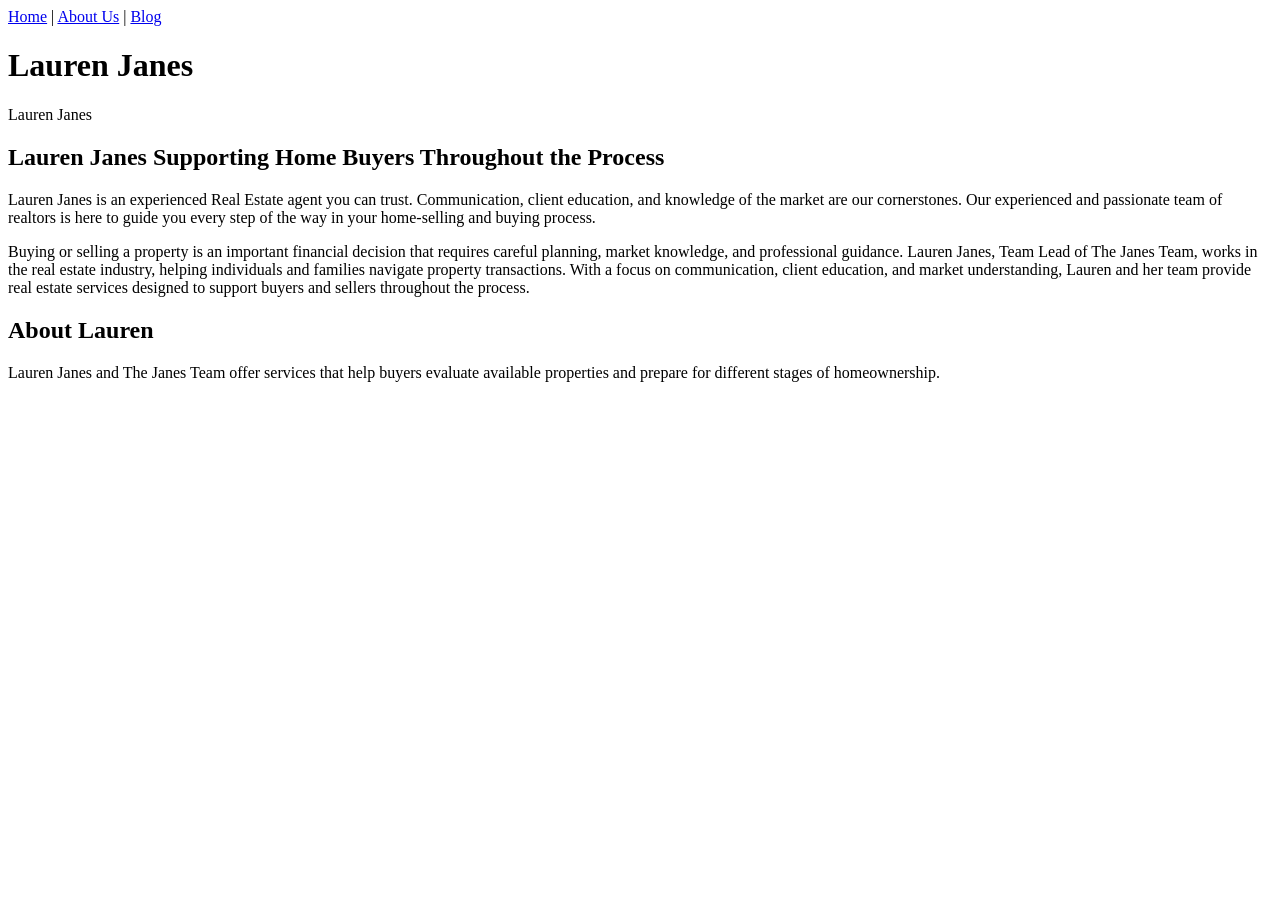
==== index.html @ e771e190 "Create index.html for Lauren Janes' website Initial HTML structure for Lauren Janes' website with na" ====
<!DOCTYPE html>
<html>
<head>
  <title>Lauren Janes</title>
</head>
<body>

  <a href="index.html">Home</a> |
  <a href="about.html">About Us</a> |
  <a href="blog.html">Blog</a>

  <h1>Lauren Janes</h1>
  <p>Lauren Janes</p>

  <h2>Lauren Janes Supporting Home Buyers Throughout the Process</h2>
  <p>Lauren Janes is an experienced Real Estate agent you can trust. Communication, client education, and knowledge of the market are our cornerstones. Our experienced and passionate team of realtors is here to guide you every step of the way in your home-selling and buying process.</p>
  <p>Buying or selling a property is an important financial decision that requires careful planning, market knowledge, and professional guidance. Lauren Janes, Team Lead of The Janes Team, works in the real estate industry, helping individuals and families navigate property transactions. With a focus on communication, client education, and market understanding, Lauren and her team provide real estate services designed to support buyers and sellers throughout the process.</p>

  <h2>About Lauren</h2>
  <p>Lauren Janes and The Janes Team offer services that help buyers evaluate available properties and prepare for different stages of homeownership.</p>

</body>
</html>
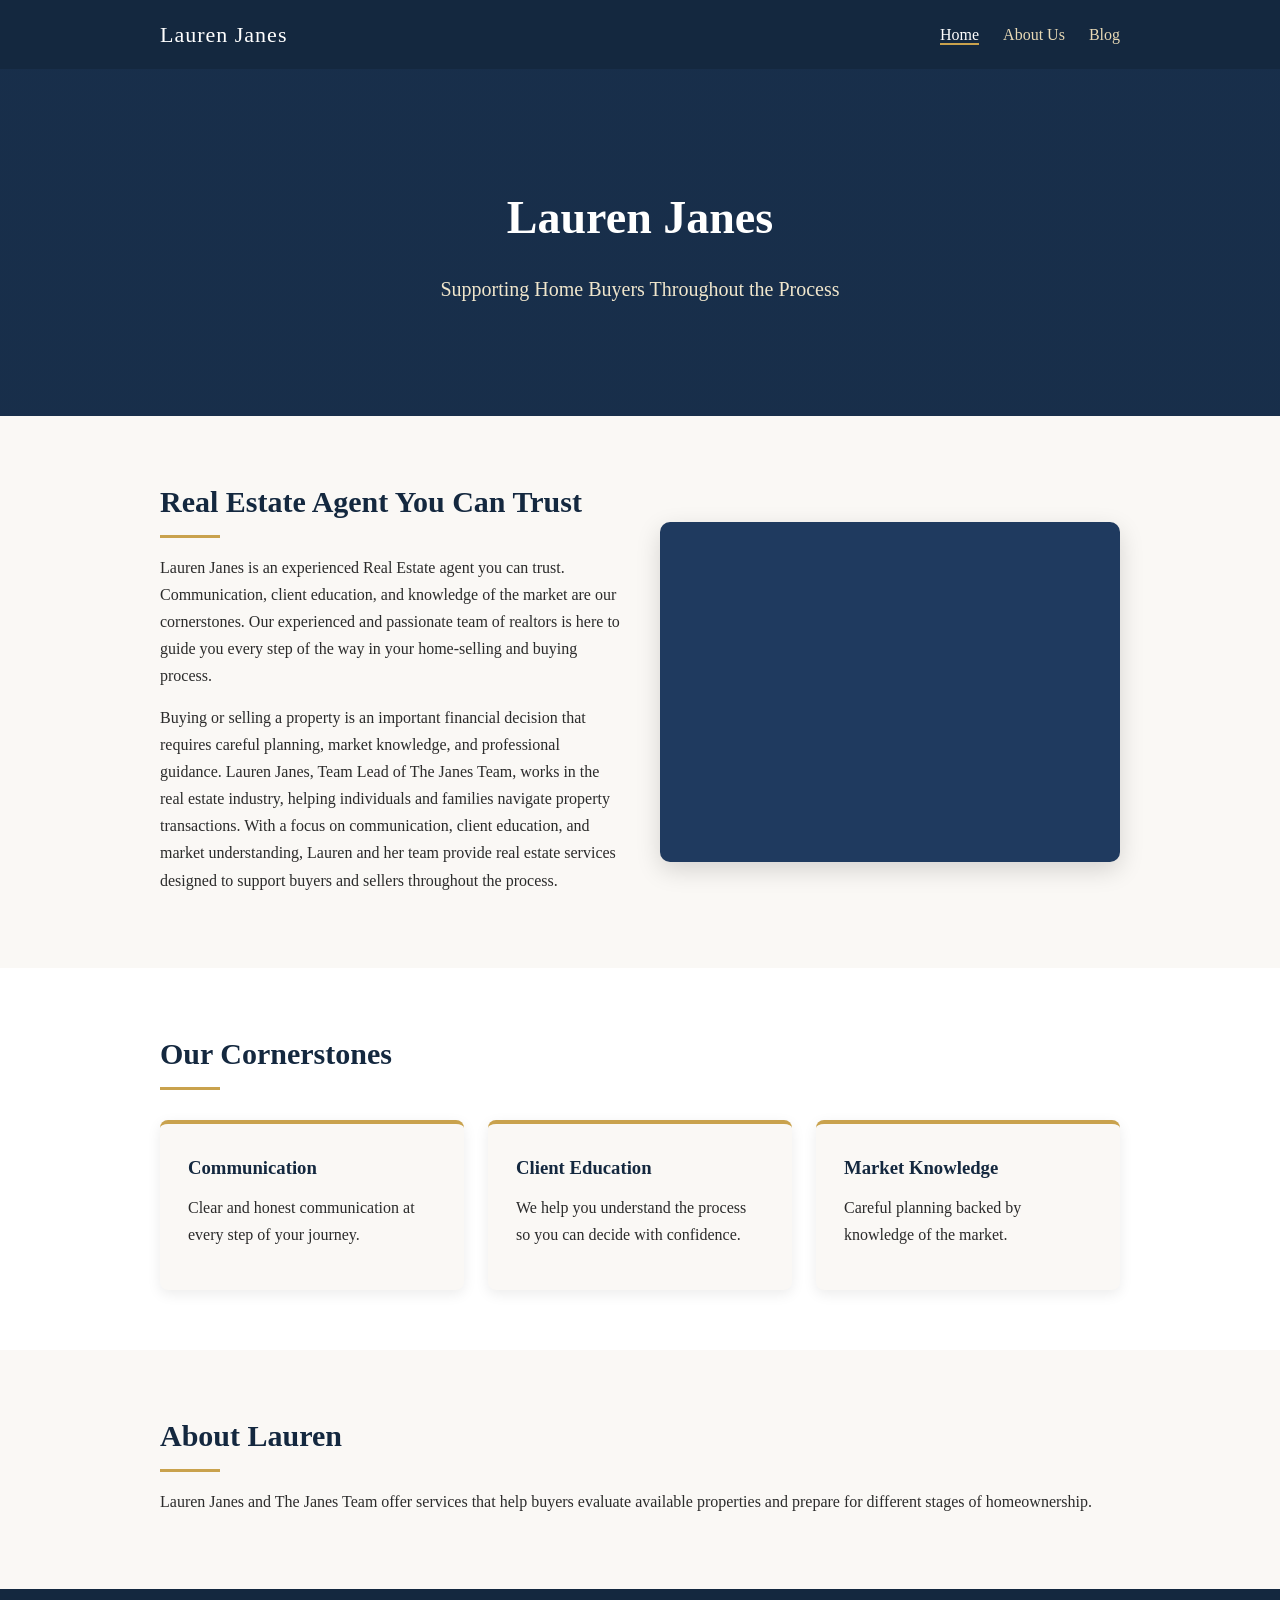
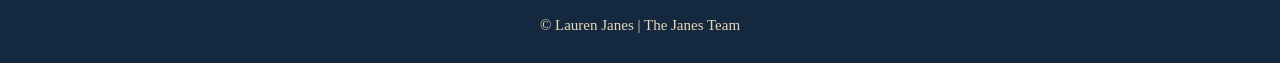
==== commit e38deb7e: "Update index.html" ====
--- a/index.html
+++ b/index.html
@@ -1,23 +1,66 @@
 <!DOCTYPE html>
-<html>
+<html lang="en">
 <head>
+  <meta charset="UTF-8">
+  <meta name="viewport" content="width=device-width, initial-scale=1">
   <title>Lauren Janes</title>
+  <link rel="stylesheet" href="style.css">
 </head>
 <body>
 
-  <a href="index.html">Home</a> |
-  <a href="about.html">About Us</a> |
-  <a href="blog.html">Blog</a>
+  <header>
+    <nav>
+      <div class="logo">Lauren Janes</div>
+      <ul>
+        <li><a href="index.html" class="active">Home</a></li>
+        <li><a href="about.html">About Us</a></li>
+        <li><a href="blog.html">Blog</a></li>
+      </ul>
+    </nav>
+  </header>
 
-  <h1>Lauren Janes</h1>
-  <p>Lauren Janes</p>
+  <section class="hero">
+    <h1>Lauren Janes</h1>
+    <p>Supporting Home Buyers Throughout the Process</p>
+  </section>
 
-  <h2>Lauren Janes Supporting Home Buyers Throughout the Process</h2>
-  <p>Lauren Janes is an experienced Real Estate agent you can trust. Communication, client education, and knowledge of the market are our cornerstones. Our experienced and passionate team of realtors is here to guide you every step of the way in your home-selling and buying process.</p>
-  <p>Buying or selling a property is an important financial decision that requires careful planning, market knowledge, and professional guidance. Lauren Janes, Team Lead of The Janes Team, works in the real estate industry, helping individuals and families navigate property transactions. With a focus on communication, client education, and market understanding, Lauren and her team provide real estate services designed to support buyers and sellers throughout the process.</p>
+  <section class="container">
+    <div class="two-col">
+      <div>
+        <h2>Real Estate Agent You Can Trust</h2>
+        <p>Lauren Janes is an experienced Real Estate agent you can trust. Communication, client education, and knowledge of the market are our cornerstones. Our experienced and passionate team of realtors is here to guide you every step of the way in your home-selling and buying process.</p>
+        <p>Buying or selling a property is an important financial decision that requires careful planning, market knowledge, and professional guidance. Lauren Janes, Team Lead of The Janes Team, works in the real estate industry, helping individuals and families navigate property transactions. With a focus on communication, client education, and market understanding, Lauren and her team provide real estate services designed to support buyers and sellers throughout the process.</p>
+      </div>
+      <div class="photo photo-house"></div>
+    </div>
+  </section>
 
-  <h2>About Lauren</h2>
-  <p>Lauren Janes and The Janes Team offer services that help buyers evaluate available properties and prepare for different stages of homeownership.</p>
+  <section class="bg-white">
+    <div class="container">
+      <h2>Our Cornerstones</h2>
+      <div class="cards">
+        <div class="card">
+          <h3>Communication</h3>
+          <p>Clear and honest communication at every step of your journey.</p>
+        </div>
+        <div class="card">
+          <h3>Client Education</h3>
+          <p>We help you understand the process so you can decide with confidence.</p>
+        </div>
+        <div class="card">
+          <h3>Market Knowledge</h3>
+          <p>Careful planning backed by knowledge of the market.</p>
+        </div>
+      </div>
+    </div>
+  </section>
+
+  <section class="container">
+    <h2>About Lauren</h2>
+    <p>Lauren Janes and The Janes Team offer services that help buyers evaluate available properties and prepare for different stages of homeownership.</p>
+  </section>
+
+  <footer>&copy; Lauren Janes | The Janes Team</footer>
 
 </body>
 </html>
--- a/style.css
+++ b/style.css
@@ -0,0 +1,129 @@
+* { box-sizing: border-box; margin: 0; padding: 0; }
+
+body {
+  font-family: Georgia, "Times New Roman", serif;
+  color: #2b2b2b;
+  line-height: 1.7;
+  background: #faf8f5;
+}
+
+/* Menu */
+header {
+  background: #14283f;
+  position: sticky;
+  top: 0;
+  z-index: 10;
+}
+nav {
+  max-width: 1000px;
+  margin: auto;
+  padding: 16px 20px;
+  display: flex;
+  justify-content: space-between;
+  align-items: center;
+  flex-wrap: wrap;
+  gap: 10px;
+}
+.logo { color: #fff; font-size: 22px; letter-spacing: 1px; }
+nav ul { list-style: none; display: flex; gap: 24px; }
+nav a { color: #e8d9b5; text-decoration: none; font-size: 16px; }
+nav a:hover, nav a.active { color: #fff; border-bottom: 2px solid #c9a24d; }
+
+/* Hero (upar badi image) */
+.hero {
+  background:
+    linear-gradient(rgba(20,40,63,.65), rgba(20,40,63,.65)),
+    url("images/hero.jpg") center/cover no-repeat,
+    #1f3a5f;
+  color: #fff;
+  text-align: center;
+  padding: 110px 20px;
+}
+.hero h1 { font-size: 46px; margin-bottom: 14px; }
+.hero p { font-size: 20px; max-width: 700px; margin: auto; color: #f0e6cc; }
+
+.page-title {
+  background: #14283f;
+  color: #fff;
+  text-align: center;
+  padding: 60px 20px;
+}
+.page-title h1 { font-size: 38px; }
+
+/* Sections */
+.container { max-width: 1000px; margin: auto; padding: 60px 20px; }
+h2 { font-size: 30px; color: #14283f; margin-bottom: 16px; }
+h2::after {
+  content: "";
+  display: block;
+  width: 60px;
+  height: 3px;
+  background: #c9a24d;
+  margin-top: 8px;
+}
+p { margin-bottom: 14px; }
+
+.two-col {
+  display: grid;
+  grid-template-columns: 1fr 1fr;
+  gap: 40px;
+  align-items: center;
+}
+.photo {
+  min-height: 340px;
+  border-radius: 10px;
+  background-size: cover;
+  background-position: center;
+  background-color: #1f3a5f;
+  box-shadow: 0 8px 24px rgba(0,0,0,.15);
+}
+.photo-lauren { background-image: url("images/lauren.jpg"); }
+.photo-house  { background-image: url("images/house.jpg"); }
+
+/* Cards */
+.bg-white { background: #fff; }
+.cards {
+  display: grid;
+  grid-template-columns: repeat(3, 1fr);
+  gap: 24px;
+  margin-top: 30px;
+}
+.card {
+  background: #faf8f5;
+  border-top: 4px solid #c9a24d;
+  padding: 28px;
+  border-radius: 8px;
+  box-shadow: 0 4px 14px rgba(0,0,0,.08);
+}
+.card h3 { color: #14283f; margin-bottom: 10px; }
+
+/* Blog cards */
+.blog-card {
+  background: #fff;
+  border-radius: 8px;
+  overflow: hidden;
+  box-shadow: 0 4px 14px rgba(0,0,0,.08);
+}
+.blog-img {
+  height: 180px;
+  background-size: cover;
+  background-position: center;
+  background-color: #1f3a5f;
+}
+.blog-card .text { padding: 20px; }
+.blog-card h3 { color: #14283f; margin-bottom: 8px; }
+
+footer {
+  background: #14283f;
+  color: #e8d9b5;
+  text-align: center;
+  padding: 24px 20px;
+  font-size: 15px;
+}
+
+/* Mobile */
+@media (max-width: 760px) {
+  .two-col, .cards { grid-template-columns: 1fr; }
+  .hero { padding: 70px 20px; }
+  .hero h1 { font-size: 32px; }
+}
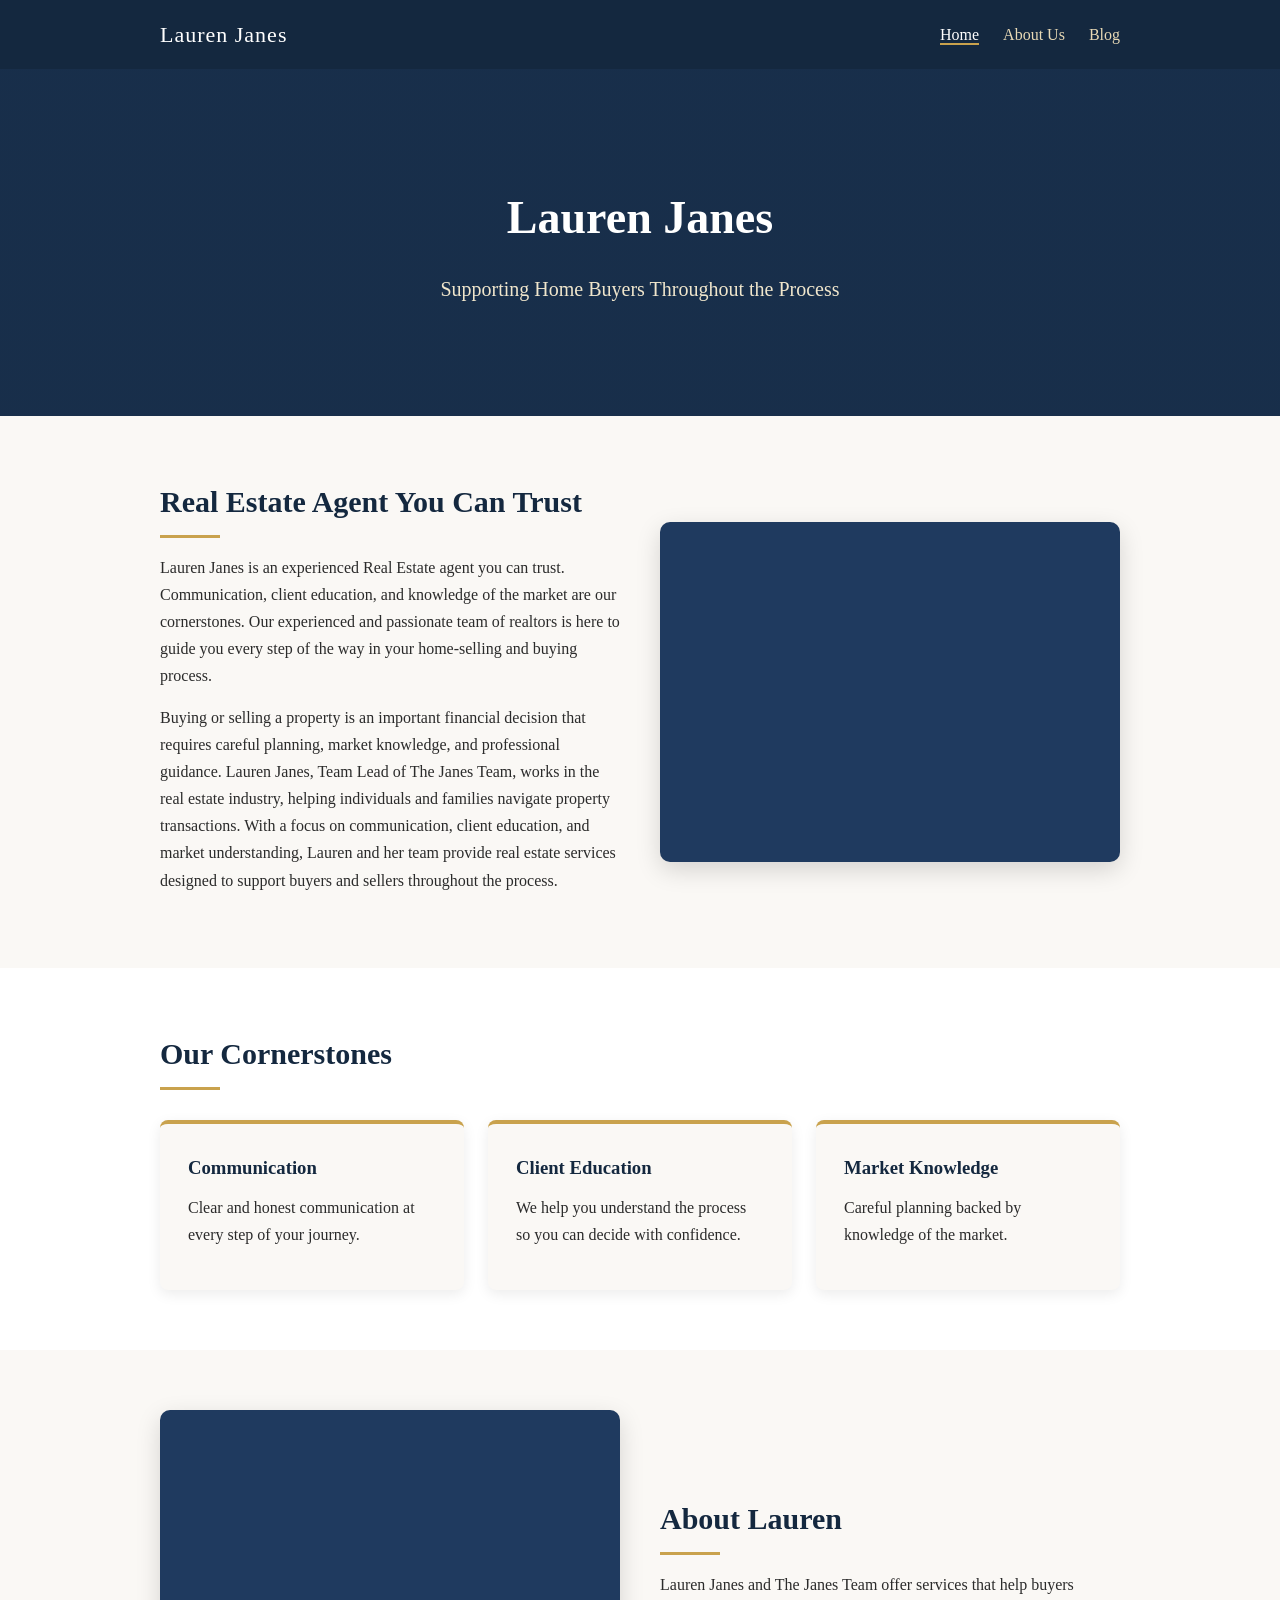
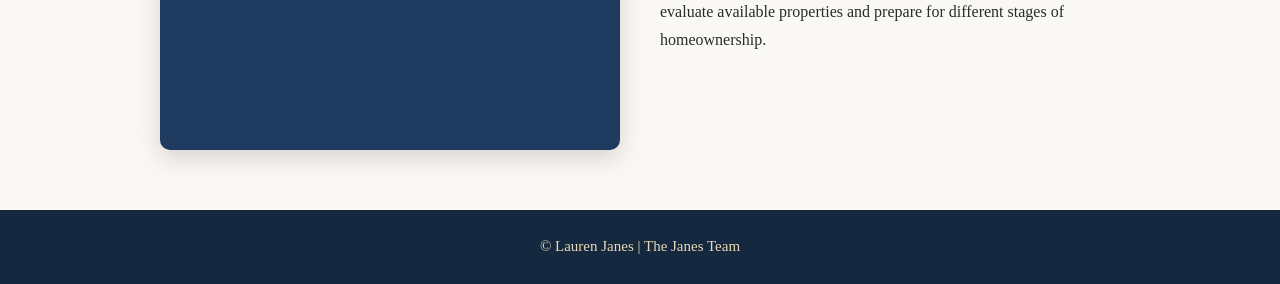
==== commit ec1e3d04: "Refactor About section layout in index.html" ====
--- a/index.html
+++ b/index.html
@@ -56,8 +56,13 @@
   </section>
 
   <section class="container">
-    <h2>About Lauren</h2>
-    <p>Lauren Janes and The Janes Team offer services that help buyers evaluate available properties and prepare for different stages of homeownership.</p>
+    <div class="two-col">
+      <div class="photo" style="background-image:url('https://thejanesteam.com/wp-content/uploads/2020/09/Lauren.jpg'); background-position: top center;"></div>
+      <div>
+        <h2>About Lauren</h2>
+        <p>Lauren Janes and The Janes Team offer services that help buyers evaluate available properties and prepare for different stages of homeownership.</p>
+      </div>
+    </div>
   </section>
 
   <footer>&copy; Lauren Janes | The Janes Team</footer>
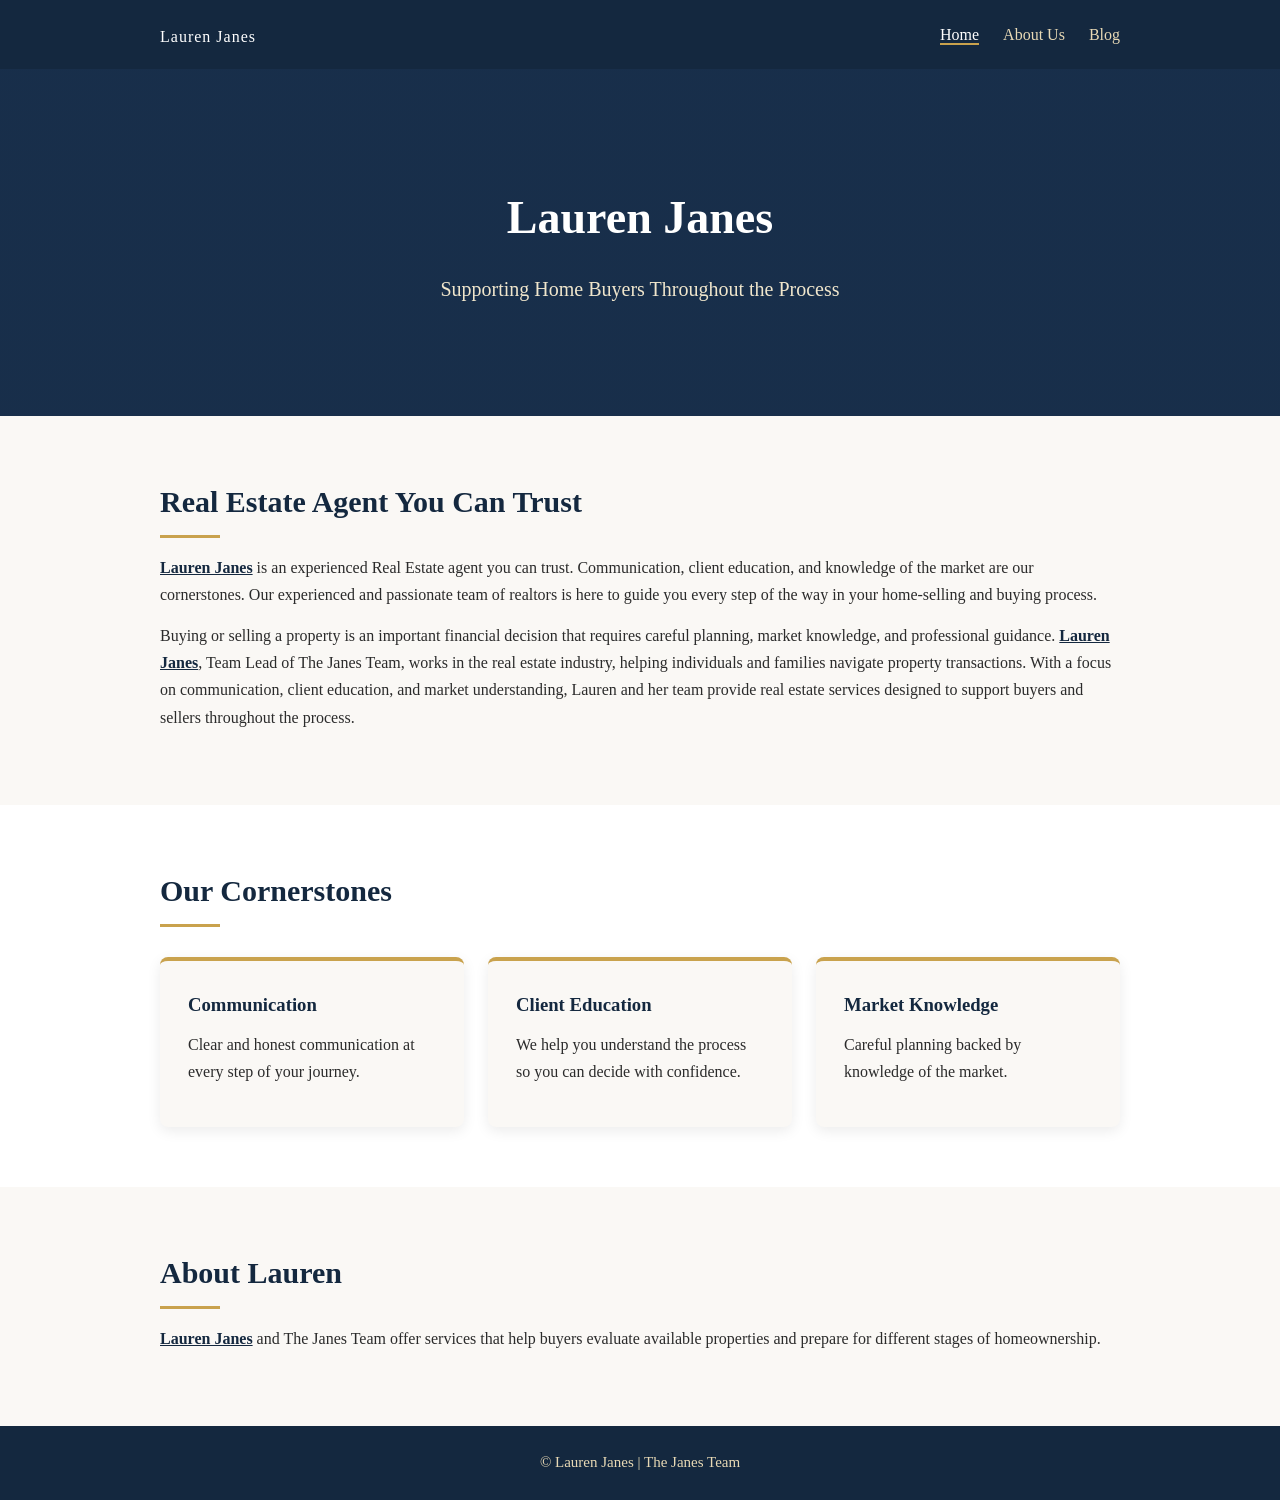
==== commit a5ccff83: "Update links and content for Lauren Janes" ====
--- a/index.html
+++ b/index.html
@@ -10,7 +10,7 @@
 
   <header>
     <nav>
-      <div class="logo">Lauren Janes</div>
+      <div class="logo"><a href="https://laurenjanes5.wordpress.com/" target="_blank" rel="noopener" style="color:inherit;text-decoration:none;">Lauren Janes</a></div>
       <ul>
         <li><a href="index.html" class="active">Home</a></li>
         <li><a href="about.html">About Us</a></li>
@@ -20,19 +20,14 @@
   </header>
 
   <section class="hero">
-    <h1>Lauren Janes</h1>
+    <h1><a href="https://laurenjanes590.wixsite.com/my-site-2" target="_blank" rel="noopener" style="color:inherit;text-decoration:none;">Lauren Janes</a></h1>
     <p>Supporting Home Buyers Throughout the Process</p>
   </section>
 
   <section class="container">
-    <div class="two-col">
-      <div>
-        <h2>Real Estate Agent You Can Trust</h2>
-        <p>Lauren Janes is an experienced Real Estate agent you can trust. Communication, client education, and knowledge of the market are our cornerstones. Our experienced and passionate team of realtors is here to guide you every step of the way in your home-selling and buying process.</p>
-        <p>Buying or selling a property is an important financial decision that requires careful planning, market knowledge, and professional guidance. Lauren Janes, Team Lead of The Janes Team, works in the real estate industry, helping individuals and families navigate property transactions. With a focus on communication, client education, and market understanding, Lauren and her team provide real estate services designed to support buyers and sellers throughout the process.</p>
-      </div>
-      <div class="photo photo-house"></div>
-    </div>
+    <h2>Real Estate Agent You Can Trust</h2>
+    <p><a href="https://laurenjanes1.weebly.com/" target="_blank" rel="noopener" style="color:#14283f;font-weight:bold;">Lauren Janes</a> is an experienced Real Estate agent you can trust. Communication, client education, and knowledge of the market are our cornerstones. Our experienced and passionate team of realtors is here to guide you every step of the way in your home-selling and buying process.</p>
+    <p>Buying or selling a property is an important financial decision that requires careful planning, market knowledge, and professional guidance. <a href="https://sites.google.com/view/laurenjanes/home" target="_blank" rel="noopener" style="color:#14283f;font-weight:bold;">Lauren Janes</a>, Team Lead of The Janes Team, works in the real estate industry, helping individuals and families navigate property transactions. With a focus on communication, client education, and market understanding, Lauren and her team provide real estate services designed to support buyers and sellers throughout the process.</p>
   </section>
 
   <section class="bg-white">
@@ -56,16 +51,11 @@
   </section>
 
   <section class="container">
-    <div class="two-col">
-      <div class="photo" style="background-image:url('https://thejanesteam.com/wp-content/uploads/2020/09/Lauren.jpg'); background-position: top center;"></div>
-      <div>
-        <h2>About Lauren</h2>
-        <p>Lauren Janes and The Janes Team offer services that help buyers evaluate available properties and prepare for different stages of homeownership.</p>
-      </div>
-    </div>
+    <h2>About Lauren</h2>
+    <p><a href="https://laurenjanes.website3.me/" target="_blank" rel="noopener" style="color:#14283f;font-weight:bold;">Lauren Janes</a> and The Janes Team offer services that help buyers evaluate available properties and prepare for different stages of homeownership.</p>
   </section>
 
-  <footer>&copy; Lauren Janes | The Janes Team</footer>
+  <footer>&copy; <a href="https://collaborative-area-657560.framer.app/" target="_blank" rel="noopener" style="color:inherit;text-decoration:none;">Lauren Janes</a> | The Janes Team</footer>
 
 </body>
 </html>
